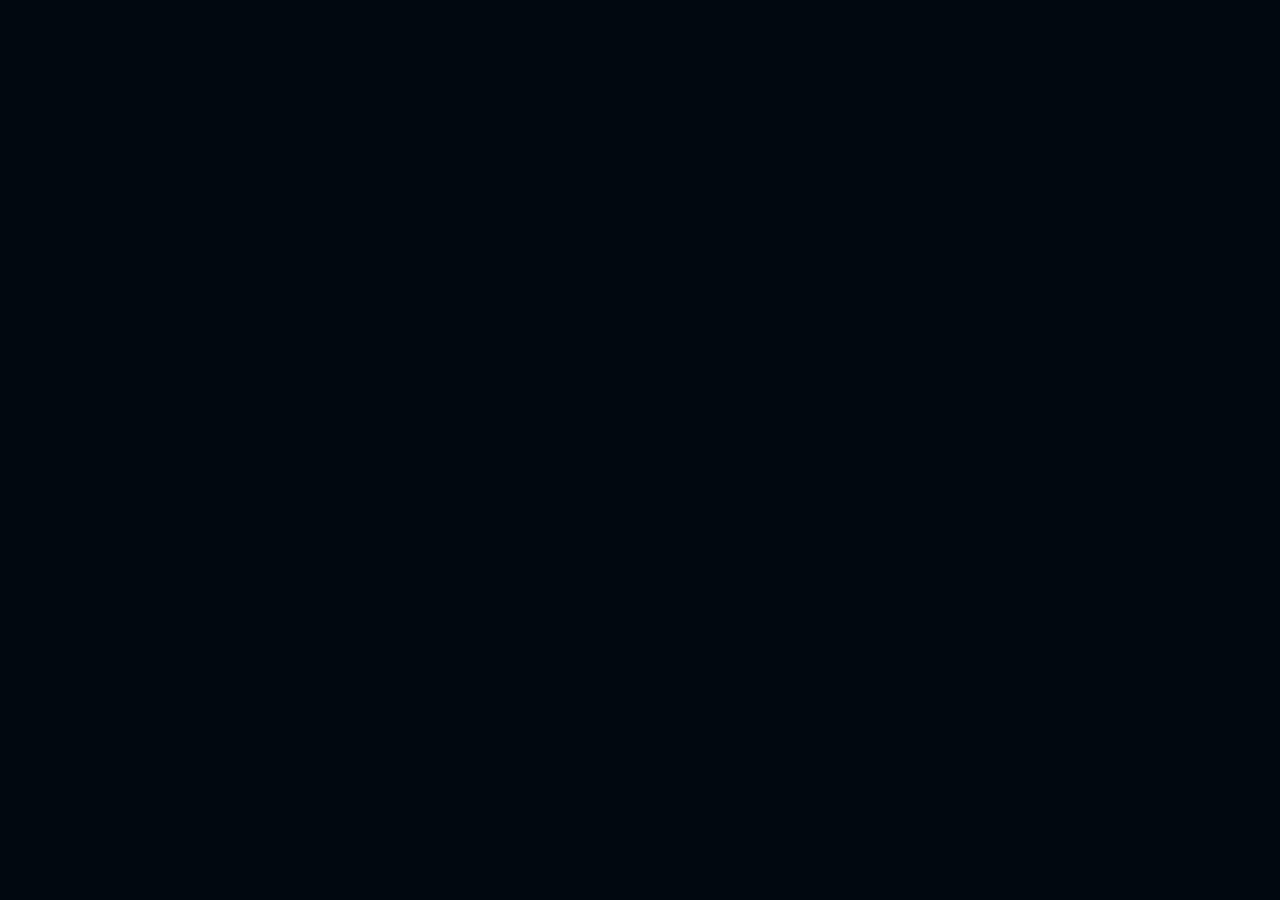
==== index.html @ 8babb9b9 "Initial web project commit" ====
<!DOCTYPE html>
<html lang="tr">

<head>
  <meta charset="UTF-8">
  <meta name="viewport" content="width=device-width, initial-scale=1.0">
  <title>HelioWatch – Güneş Fırtınası Erken Uyarı Sistemi</title>
  <link
    href="https://fonts.googleapis.com/css2?family=Orbitron:wght@400;600;700;900&family=Share+Tech+Mono&family=Rajdhani:wght@300;400;600&display=swap"
    rel="stylesheet">
  <style>
    /* ═══════════════════════════════════════════
   TOKENS & RESET
═══════════════════════════════════════════ */
    :root {
      --bg: #020810;
      --bg2: #060e1f;
      --panel: #07111f;
      --border: #12233a;
      --border2: #1e3555;
      --accent: #f5820a;
      --accent2: #ffbb00;
      --cyan: #00d4ff;
      --green: #00ff99;
      --yellow: #ffd600;
      --red: #ff3355;
      --text: #b8cce0;
      --dim: #3e5270;
      --white: #e8f4ff;
      --hd: 'Orbitron', monospace;
      --mono: 'Share Tech Mono', monospace;
      --body: 'Rajdhani', sans-serif;
    }

    *,
    *::before,
    *::after {
      box-sizing: border-box;
      margin: 0;
      padding: 0;
    }

    html {
      scroll-behavior: smooth;
    }

    body {
      background: var(--bg);
      color: var(--text);
      font-family: var(--body);
      font-size: 16px;
      line-height: 1.6;
      overflow-x: hidden;
    }

    ::selection {
      background: rgba(0, 212, 255, .25);
    }

    /* ═══════════════════════════════════════════
   CANVAS STARFIELD
═══════════════════════════════════════════ */
    #starfield {
      position: fixed;
      inset: 0;
      z-index: 0;
      pointer-events: none;
    }

    /* ═══════════════════════════════════════════
   SOLAR CORONA DECORATIONS
═══════════════════════════════════════════ */
    .corona-1 {
      position: fixed;
      top: -200px;
      right: -200px;
      width: 600px;
      height: 600px;
      border-radius: 50%;
      background: radial-gradient(circle, rgba(245, 130, 10, .22) 0%, rgba(245, 130, 10, .06) 40%, transparent 70%);
      animation: corona-pulse 5s ease-in-out infinite;
      pointer-events: none;
      z-index: 0;
    }

    .corona-2 {
      position: fixed;
      bottom: -300px;
      left: -300px;
      width: 700px;
      height: 700px;
      border-radius: 50%;
      background: radial-gradient(circle, rgba(0, 212, 255, .08) 0%, transparent 60%);
      animation: corona-pulse 7s ease-in-out infinite reverse;
      pointer-events: none;
      z-index: 0;
    }

    @keyframes corona-pulse {

      0%,
      100% {
        transform: scale(1);
        opacity: .7
      }

      50% {
        transform: scale(1.08);
        opacity: 1
      }
    }

    /* ═══════════════════════════════════════════
   NAV
═══════════════════════════════════════════ */
    nav {
      position: fixed;
      top: 0;
      left: 0;
      right: 0;
      z-index: 100;
      display: flex;
      align-items: center;
      justify-content: space-between;
      padding: 0 40px;
      height: 64px;
      background: rgba(2, 8, 16, .85);
      backdrop-filter: blur(16px);
      border-bottom: 1px solid var(--border);
    }

    .nav-logo {
      font-family: var(--hd);
      font-size: 1.1rem;
      font-weight: 900;
      letter-spacing: .18em;
      background: linear-gradient(135deg, var(--accent), var(--accent2));
      -webkit-background-clip: text;
      -webkit-text-fill-color: transparent;
    }

    .nav-links {
      display: flex;
      gap: 32px;
    }

    .nav-links a {
      font-family: var(--mono);
      font-size: .72rem;
      letter-spacing: .15em;
      color: var(--dim);
      text-decoration: none;
      text-transform: uppercase;
      transition: color .2s;
    }

    .nav-links a:hover {
      color: var(--cyan);
    }

    .nav-status {
      display: flex;
      align-items: center;
      gap: 8px;
      font-family: var(--mono);
      font-size: .7rem;
      color: var(--green);
    }

    .pulse-dot {
      width: 8px;
      height: 8px;
      border-radius: 50%;
      background: var(--green);
      animation: pulse-dot 1.2s ease-in-out infinite;
    }

    @keyframes pulse-dot {

      0%,
      100% {
        opacity: 1;
        transform: scale(1)
      }

      50% {
        opacity: .4;
        transform: scale(.7)
      }
    }

    /* ═══════════════════════════════════════════
   SECTIONS BASE
═══════════════════════════════════════════ */
    section {
      position: relative;
      z-index: 1;
    }

    .container {
      max-width: 1100px;
      margin: 0 auto;
      padding: 0 32px;
    }

    /* ═══════════════════════════════════════════
   HERO
═══════════════════════════════════════════ */
    #hero {
      min-height: 100vh;
      display: flex;
      flex-direction: column;
      align-items: center;
      justify-content: center;
      text-align: center;
      padding: 100px 32px 60px;
    }

    .hero-eyebrow {
      font-family: var(--mono);
      font-size: .72rem;
      letter-spacing: .4em;
      color: var(--cyan);
      margin-bottom: 20px;
      opacity: 0;
      animation: fade-up .8s .2s forwards;
    }

    .hero-title {
      font-family: var(--hd);
      font-weight: 900;
      font-size: clamp(3rem, 9vw, 7rem);
      line-height: .95;
      letter-spacing: .06em;
      background: linear-gradient(135deg, var(--accent) 0%, var(--accent2) 40%, var(--cyan) 100%);
      -webkit-background-clip: text;
      -webkit-text-fill-color: transparent;
      background-size: 200%;
      animation: shimmer 6s linear infinite, fade-up .8s .4s forwards;
      opacity: 0;
    }

    @keyframes shimmer {
      0% {
        background-position: 0%
      }

      100% {
        background-position: 200%
      }
    }

    .hero-sub {
      font-family: var(--hd);
      font-size: clamp(.85rem, 2vw, 1.1rem);
      letter-spacing: .25em;
      color: var(--dim);
      margin-top: 16px;
      opacity: 0;
      animation: fade-up .8s .6s forwards;
    }

    .hero-desc {
      max-width: 600px;
      font-size: 1.05rem;
      color: var(--text);
      margin: 28px auto 0;
      line-height: 1.8;
      opacity: 0;
      animation: fade-up .8s .8s forwards;
    }

    .hero-cta {
      display: flex;
      gap: 16px;
      justify-content: center;
      flex-wrap: wrap;
      margin-top: 40px;
      opacity: 0;
      animation: fade-up .8s 1s forwards;
    }

    .btn {
      font-family: var(--hd);
      font-size: .72rem;
      letter-spacing: .18em;
      padding: 14px 32px;
      border-radius: 4px;
      cursor: pointer;
      border: none;
      text-decoration: none;
      display: inline-block;
      transition: all .25s;
      text-transform: uppercase;
    }

    .btn-primary {
      background: linear-gradient(135deg, var(--accent), var(--accent2));
      color: #000;
      font-weight: 700;
      box-shadow: 0 0 30px rgba(245, 130, 10, .35);
    }

    .btn-primary:hover {
      transform: translateY(-2px);
      box-shadow: 0 0 50px rgba(245, 130, 10, .55);
    }

    .btn-outline {
      background: transparent;
      color: var(--cyan);
      border: 1px solid var(--cyan);
    }

    .btn-outline:hover {
      background: rgba(0, 212, 255, .12);
      transform: translateY(-2px);
    }

    .hero-stats {
      display: flex;
      gap: 48px;
      justify-content: center;
      flex-wrap: wrap;
      margin-top: 64px;
      opacity: 0;
      animation: fade-up .8s 1.2s forwards;
    }

    .hero-stat {
      text-align: center;
    }

    .hero-stat-num {
      font-family: var(--hd);
      font-size: 2.2rem;
      font-weight: 900;
      color: var(--white);
      line-height: 1;
    }

    .hero-stat-num span {
      color: var(--accent);
    }

    .hero-stat-label {
      font-family: var(--mono);
      font-size: .68rem;
      letter-spacing: .2em;
      color: var(--dim);
      margin-top: 6px;
    }

    @keyframes fade-up {
      from {
        opacity: 0;
        transform: translateY(24px)
      }

      to {
        opacity: 1;
        transform: translateY(0)
      }
    }

    /* Scroll indicator */
    .scroll-hint {
      position: absolute;
      bottom: 32px;
      left: 50%;
      transform: translateX(-50%);
      font-family: var(--mono);
      font-size: .65rem;
      letter-spacing: .2em;
      color: var(--dim);
      display: flex;
      flex-direction: column;
      align-items: center;
      gap: 8px;
      animation: bounce 2s ease-in-out infinite;
    }

    .scroll-hint::after {
      content: '↓';
      font-size: 1rem;
      color: var(--accent);
    }

    @keyframes bounce {

      0%,
      100% {
        transform: translateX(-50%) translateY(0)
      }

      50% {
        transform: translateX(-50%) translateY(6px)
      }
    }

    /* ═══════════════════════════════════════════
   LIVE DASHBOARD
═══════════════════════════════════════════ */
    #dashboard {
      padding: 100px 0 80px;
    }

    .section-header {
      text-align: center;
      margin-bottom: 56px;
    }

    .section-tag {
      font-family: var(--mono);
      font-size: .7rem;
      letter-spacing: .35em;
      color: var(--accent);
      text-transform: uppercase;
      margin-bottom: 12px;
    }

    .section-title {
      font-family: var(--hd);
      font-size: clamp(1.6rem, 4vw, 2.8rem);
      font-weight: 900;
      color: var(--white);
      letter-spacing: .08em;
    }

    .section-desc {
      font-size: 1rem;
      color: var(--dim);
      margin-top: 12px;
      max-width: 500px;
      margin-left: auto;
      margin-right: auto;
    }

    /* Alert Banner */
    #alert-banner {
      border-radius: 6px;
      padding: 16px 24px;
      margin-bottom: 28px;
      font-family: var(--hd);
      font-size: .85rem;
      letter-spacing: .15em;
      text-align: center;
      border: 1px solid;
      transition: all .5s;
      display: flex;
      align-items: center;
      justify-content: center;
      gap: 12px;
    }

    #alert-banner::before {
      content: '●';
      font-size: 1rem;
    }

    #alert-banner.green {
      background: rgba(0, 255, 153, .07);
      border-color: var(--green);
      color: var(--green);
    }

    #alert-banner.yellow {
      background: rgba(255, 214, 0, .07);
      border-color: var(--yellow);
      color: var(--yellow);
      animation: blink 1.8s ease-in-out infinite;
    }

    #alert-banner.red {
      background: rgba(255, 51, 85, .1);
      border-color: var(--red);
      color: var(--red);
      animation: blink .85s ease-in-out infinite;
    }

    @keyframes blink {

      0%,
      100% {
        opacity: 1
      }

      50% {
        opacity: .45
      }
    }

    /* Dashboard grid */
    .dash-grid {
      display: grid;
      grid-template-columns: 1fr 1fr 1fr;
      gap: 16px;
    }

    .dash-full {
      grid-column: 1/-1;
    }

    .dash-half {
      grid-column: span 1;
    }

    .dash-two {
      grid-column: span 2;
    }

    @media(max-width:768px) {
      .dash-grid {
        grid-template-columns: 1fr;
      }

      .dash-two {
        grid-column: span 1;
      }
    }

    /* Panel card */
    .panel {
      background: var(--panel);
      border: 1px solid var(--border);
      border-radius: 10px;
      padding: 22px 24px;
      position: relative;
      overflow: hidden;
      transition: border-color .3s, transform .3s;
    }

    .panel:hover {
      border-color: var(--border2);
      transform: translateY(-2px);
    }

    .panel::after {
      content: '';
      position: absolute;
      top: 0;
      left: 0;
      right: 0;
      height: 2px;
      background: linear-gradient(90deg, transparent 0%, var(--accent) 50%, transparent 100%);
    }

    .panel-tag {
      font-family: var(--mono);
      font-size: .68rem;
      letter-spacing: .22em;
      color: var(--dim);
      text-transform: uppercase;
      margin-bottom: 14px;
    }

    /* Gauge */
    #gauge-wrap {
      display: flex;
      flex-direction: column;
      align-items: center;
    }

    #gauge-svg {
      width: 100%;
      max-width: 200px;
    }

    #gauge-val {
      font-family: var(--hd);
      font-size: 1.9rem;
      font-weight: 700;
      color: var(--accent);
      margin-top: 6px;
    }

    #gauge-unit {
      font-family: var(--mono);
      font-size: .68rem;
      letter-spacing: .2em;
      color: var(--dim);
    }

    /* Stat rows */
    .stat {
      display: flex;
      justify-content: space-between;
      align-items: baseline;
      padding: 9px 0;
      border-bottom: 1px solid var(--border);
      font-size: .9rem;
    }

    .stat:last-child {
      border-bottom: none;
    }

    .stat-lbl {
      color: var(--dim);
      font-family: var(--mono);
      font-size: .7rem;
      letter-spacing: .1em;
    }

    .stat-v {
      font-family: var(--hd);
      font-size: .88rem;
      color: var(--white);
    }

    /* Countdown */
    #cd-box {
      text-align: center;
      padding: 8px 0;
    }

    #cd-val {
      font-family: var(--hd);
      font-size: 3rem;
      font-weight: 900;
      color: var(--cyan);
      line-height: 1;
    }

    #cd-lbl {
      font-family: var(--mono);
      font-size: .68rem;
      letter-spacing: .22em;
      color: var(--dim);
      margin-top: 8px;
    }

    #cd-time {
      font-size: .82rem;
      color: var(--text);
      margin-top: 12px;
    }

    /* Progress */
    .prog-wrap {
      margin-top: 16px;
    }

    .prog-lbl {
      font-family: var(--mono);
      font-size: .68rem;
      letter-spacing: .12em;
      color: var(--dim);
      margin-bottom: 6px;
    }

    .prog-bar {
      height: 5px;
      background: var(--border);
      border-radius: 3px;
      overflow: hidden;
    }

    .prog-fill {
      height: 100%;
      border-radius: 3px;
      transition: width .9s ease, background .5s;
      background: var(--cyan);
    }

    /* UTC clock */
    #utc-clock {
      text-align: center;
      font-family: var(--hd);
      font-size: .95rem;
      color: var(--cyan);
      letter-spacing: .22em;
      margin-bottom: 24px;
      opacity: .8;
    }

    /* Event list */
    #ev-list {
      list-style: none;
    }

    #ev-list li {
      display: flex;
      justify-content: space-between;
      align-items: center;
      padding: 10px 0;
      border-bottom: 1px solid var(--border);
      font-size: .85rem;
      gap: 10px;
    }

    #ev-list li:last-child {
      border-bottom: none;
    }

    .ev-t {
      font-family: var(--mono);
      color: var(--dim);
      font-size: .72rem;
      min-width: 140px;
    }

    .ev-s {
      font-family: var(--hd);
      font-size: .85rem;
    }

    .badge {
      font-family: var(--hd);
      font-size: .62rem;
      letter-spacing: .12em;
      padding: 3px 9px;
      border-radius: 3px;
      white-space: nowrap;
    }

    .bg {
      background: rgba(0, 255, 153, .12);
      color: var(--green);
      border: 1px solid rgba(0, 255, 153, .3);
    }

    .by {
      background: rgba(255, 214, 0, .1);
      color: var(--yellow);
      border: 1px solid rgba(255, 214, 0, .3);
    }

    .br {
      background: rgba(255, 51, 85, .12);
      color: var(--red);
      border: 1px solid rgba(255, 51, 85, .35);
    }

    /* Dash buttons */
    .dash-btns {
      display: flex;
      gap: 10px;
      flex-wrap: wrap;
      margin-top: 6px;
    }

    .dbtn {
      font-family: var(--hd);
      font-size: .68rem;
      letter-spacing: .14em;
      padding: 10px 18px;
      border-radius: 4px;
      cursor: pointer;
      border: 1px solid;
      transition: all .2s;
      background: transparent;
    }

    .dbtn-a {
      color: var(--accent);
      border-color: var(--accent);
    }

    .dbtn-a:hover {
      background: rgba(245, 130, 10, .15);
    }

    .dbtn-c {
      color: var(--cyan);
      border-color: var(--cyan);
    }

    .dbtn-c:hover {
      background: rgba(0, 212, 255, .12);
    }

    .formula-box {
      background: rgba(0, 212, 255, .04);
      border: 1px solid rgba(0, 212, 255, .12);
      border-radius: 6px;
      padding: 14px 18px;
      font-size: .82rem;
      color: var(--dim);
      line-height: 1.8;
      margin-top: 18px;
    }

    .formula-box code {
      color: var(--cyan);
      font-family: var(--mono);
    }

    #src-info {
      font-family: var(--mono);
      font-size: .68rem;
      color: var(--dim);
      margin-top: 18px;
      display: flex;
      justify-content: space-between;
      flex-wrap: wrap;
      gap: 6px;
    }

    .dl {
      display: inline-block;
      width: 7px;
      height: 7px;
      border-radius: 50%;
      margin-right: 5px;
    }

    .dl-live {
      background: var(--green);
      animation: blink .9s infinite;
    }

    .dl-demo {
      background: var(--yellow);
    }

    /* ═══════════════════════════════════════════
   PROBLEM SECTION
═══════════════════════════════════════════ */
    #problem {
      padding: 100px 0;
      background: linear-gradient(180deg, transparent, rgba(245, 130, 10, .03) 50%, transparent);
    }

    .problem-grid {
      display: grid;
      grid-template-columns: 1fr 1fr;
      gap: 20px;
      margin-top: 48px;
    }

    @media(max-width:680px) {
      .problem-grid {
        grid-template-columns: 1fr;
      }
    }

    .problem-card {
      background: var(--panel);
      border: 1px solid var(--border);
      border-radius: 10px;
      padding: 28px;
      position: relative;
      overflow: hidden;
    }

    .problem-card::before {
      content: '';
      position: absolute;
      left: 0;
      top: 0;
      bottom: 0;
      width: 3px;
      background: var(--accent);
    }

    .problem-icon {
      font-size: 2rem;
      margin-bottom: 14px;
    }

    .problem-title {
      font-family: var(--hd);
      font-size: .9rem;
      font-weight: 700;
      color: var(--white);
      letter-spacing: .1em;
      margin-bottom: 8px;
    }

    .problem-text {
      font-size: .95rem;
      color: var(--text);
      line-height: 1.7;
    }

    /* Timeline */
    .timeline {
      margin-top: 64px;
      position: relative;
    }

    .timeline::before {
      content: '';
      position: absolute;
      left: 50%;
      top: 0;
      bottom: 0;
      width: 1px;
      background: linear-gradient(180deg, transparent, var(--border2), transparent);
      transform: translateX(-50%);
    }

    @media(max-width:600px) {
      .timeline::before {
        left: 20px;
      }
    }

    .tl-item {
      display: flex;
      gap: 40px;
      align-items: flex-start;
      margin-bottom: 48px;
      opacity: 0;
      transform: translateY(20px);
      transition: all .6s;
    }

    .tl-item.visible {
      opacity: 1;
      transform: translateY(0);
    }

    .tl-item:nth-child(even) {
      flex-direction: row-reverse;
    }

    @media(max-width:600px) {

      .tl-item,
      .tl-item:nth-child(even) {
        flex-direction: column;
      }
    }

    .tl-side {
      flex: 1;
    }

    .tl-dot-wrap {
      flex: 0 0 auto;
      display: flex;
      flex-direction: column;
      align-items: center;
    }

    .tl-dot {
      width: 16px;
      height: 16px;
      border-radius: 50%;
      background: var(--accent);
      border: 3px solid var(--bg);
      box-shadow: 0 0 16px rgba(245, 130, 10, .5);
      z-index: 1;
    }

    .tl-card {
      background: var(--panel);
      border: 1px solid var(--border);
      border-radius: 8px;
      padding: 20px 22px;
    }

    .tl-year {
      font-family: var(--hd);
      font-size: .72rem;
      letter-spacing: .2em;
      color: var(--accent);
      margin-bottom: 6px;
    }

    .tl-title {
      font-family: var(--hd);
      font-size: .95rem;
      color: var(--white);
      margin-bottom: 6px;
    }

    .tl-text {
      font-size: .9rem;
      color: var(--text);
      line-height: 1.65;
    }

    /* ═══════════════════════════════════════════
   HOW IT WORKS
═══════════════════════════════════════════ */
    #how {
      padding: 100px 0;
    }

    .steps {
      display: grid;
      grid-template-columns: repeat(4, 1fr);
      gap: 16px;
      margin-top: 48px;
    }

    @media(max-width:800px) {
      .steps {
        grid-template-columns: 1fr 1fr;
      }
    }

    @media(max-width:480px) {
      .steps {
        grid-template-columns: 1fr;
      }
    }

    .step {
      background: var(--panel);
      border: 1px solid var(--border);
      border-radius: 10px;
      padding: 28px 22px;
      text-align: center;
      position: relative;
      transition: border-color .3s, transform .3s;
    }

    .step:hover {
      border-color: var(--accent);
      transform: translateY(-4px);
    }

    .step-num {
      font-family: var(--hd);
      font-size: 3rem;
      font-weight: 900;
      color: var(--border2);
      position: absolute;
      top: 14px;
      right: 16px;
    }

    .step-icon {
      font-size: 2.2rem;
      margin-bottom: 16px;
    }

    .step-title {
      font-family: var(--hd);
      font-size: .82rem;
      font-weight: 700;
      color: var(--white);
      letter-spacing: .12em;
      margin-bottom: 10px;
    }

    .step-text {
      font-size: .9rem;
      color: var(--text);
      line-height: 1.65;
    }

    /* Arrow connectors */
    .steps-arrow {
      display: flex;
      align-items: center;
      justify-content: center;
      color: var(--dim);
      font-size: 1.4rem;
    }

    /* Formula strip */
    .formula-strip {
      background: linear-gradient(135deg, rgba(245, 130, 10, .06), rgba(0, 212, 255, .06));
      border: 1px solid var(--border2);
      border-radius: 10px;
      padding: 32px 40px;
      margin-top: 56px;
      text-align: center;
    }

    .formula-main {
      font-family: var(--mono);
      font-size: clamp(1rem, 2.5vw, 1.5rem);
      color: var(--white);
      letter-spacing: .08em;
    }

    .formula-main .hl {
      color: var(--accent);
      font-weight: 700;
    }

    .formula-main .hl2 {
      color: var(--cyan);
    }

    .formula-note-text {
      font-size: .85rem;
      color: var(--dim);
      margin-top: 10px;
    }

    /* ═══════════════════════════════════════════
   TEAM
═══════════════════════════════════════════ */
    #team {
      padding: 100px 0;
      background: linear-gradient(180deg, transparent, rgba(0, 212, 255, .02) 50%, transparent);
    }

    .team-grid {
      display: grid;
      grid-template-columns: repeat(5, 1fr);
      gap: 16px;
      margin-top: 48px;
    }

    @media(max-width:900px) {
      .team-grid {
        grid-template-columns: repeat(3, 1fr);
      }
    }

    @media(max-width:500px) {
      .team-grid {
        grid-template-columns: 1fr 1fr;
      }
    }

    .team-card {
      background: var(--panel);
      border: 1px solid var(--border);
      border-radius: 10px;
      padding: 24px 16px;
      text-align: center;
      transition: all .3s;
      position: relative;
      overflow: hidden;
    }

    .team-card:hover {
      border-color: var(--cyan);
      transform: translateY(-4px);
    }

    .team-card::after {
      content: '';
      position: absolute;
      bottom: 0;
      left: 0;
      right: 0;
      height: 2px;
      background: linear-gradient(90deg, transparent, var(--cyan), transparent);
      opacity: 0;
      transition: opacity .3s;
    }

    .team-card:hover::after {
      opacity: 1;
    }

    .team-avatar {
      width: 60px;
      height: 60px;
      border-radius: 50%;
      margin: 0 auto 14px;
      background: linear-gradient(135deg, var(--bg2), var(--border2));
      display: flex;
      align-items: center;
      justify-content: center;
      font-family: var(--hd);
      font-size: 1.3rem;
      font-weight: 900;
      color: var(--cyan);
      border: 2px solid var(--border2);
    }

    .team-name {
      font-family: var(--hd);
      font-size: .78rem;
      font-weight: 700;
      color: var(--white);
      letter-spacing: .1em;
      margin-bottom: 4px;
    }

    .team-role {
      font-family: var(--mono);
      font-size: .65rem;
      letter-spacing: .12em;
      color: var(--dim);
    }

    .team-badge {
      display: inline-block;
      margin-top: 8px;
      padding: 2px 8px;
      border-radius: 3px;
      font-family: var(--mono);
      font-size: .6rem;
      letter-spacing: .1em;
      background: rgba(0, 212, 255, .1);
      color: var(--cyan);
      border: 1px solid rgba(0, 212, 255, .25);
    }

    .team-name-strip {
      text-align: center;
      margin-top: 40px;
      font-family: var(--hd);
      font-size: .78rem;
      letter-spacing: .3em;
      color: var(--dim);
      text-transform: uppercase;
    }

    .team-name-strip span {
      color: var(--accent);
    }

    /* ═══════════════════════════════════════════
   FOOTER
═══════════════════════════════════════════ */
    footer {
      position: relative;
      z-index: 1;
      border-top: 1px solid var(--border);
      padding: 40px 32px;
      text-align: center;
    }

    .footer-logo {
      font-family: var(--hd);
      font-size: 1.5rem;
      font-weight: 900;
      letter-spacing: .18em;
      background: linear-gradient(135deg, var(--accent), var(--cyan));
      -webkit-background-clip: text;
      -webkit-text-fill-color: transparent;
      margin-bottom: 12px;
    }

    .footer-tagline {
      font-family: var(--mono);
      font-size: .7rem;
      letter-spacing: .22em;
      color: var(--dim);
    }

    .footer-team {
      margin-top: 10px;
      font-family: var(--mono);
      font-size: .68rem;
      color: var(--dim);
    }

    .footer-team span {
      color: var(--accent);
    }
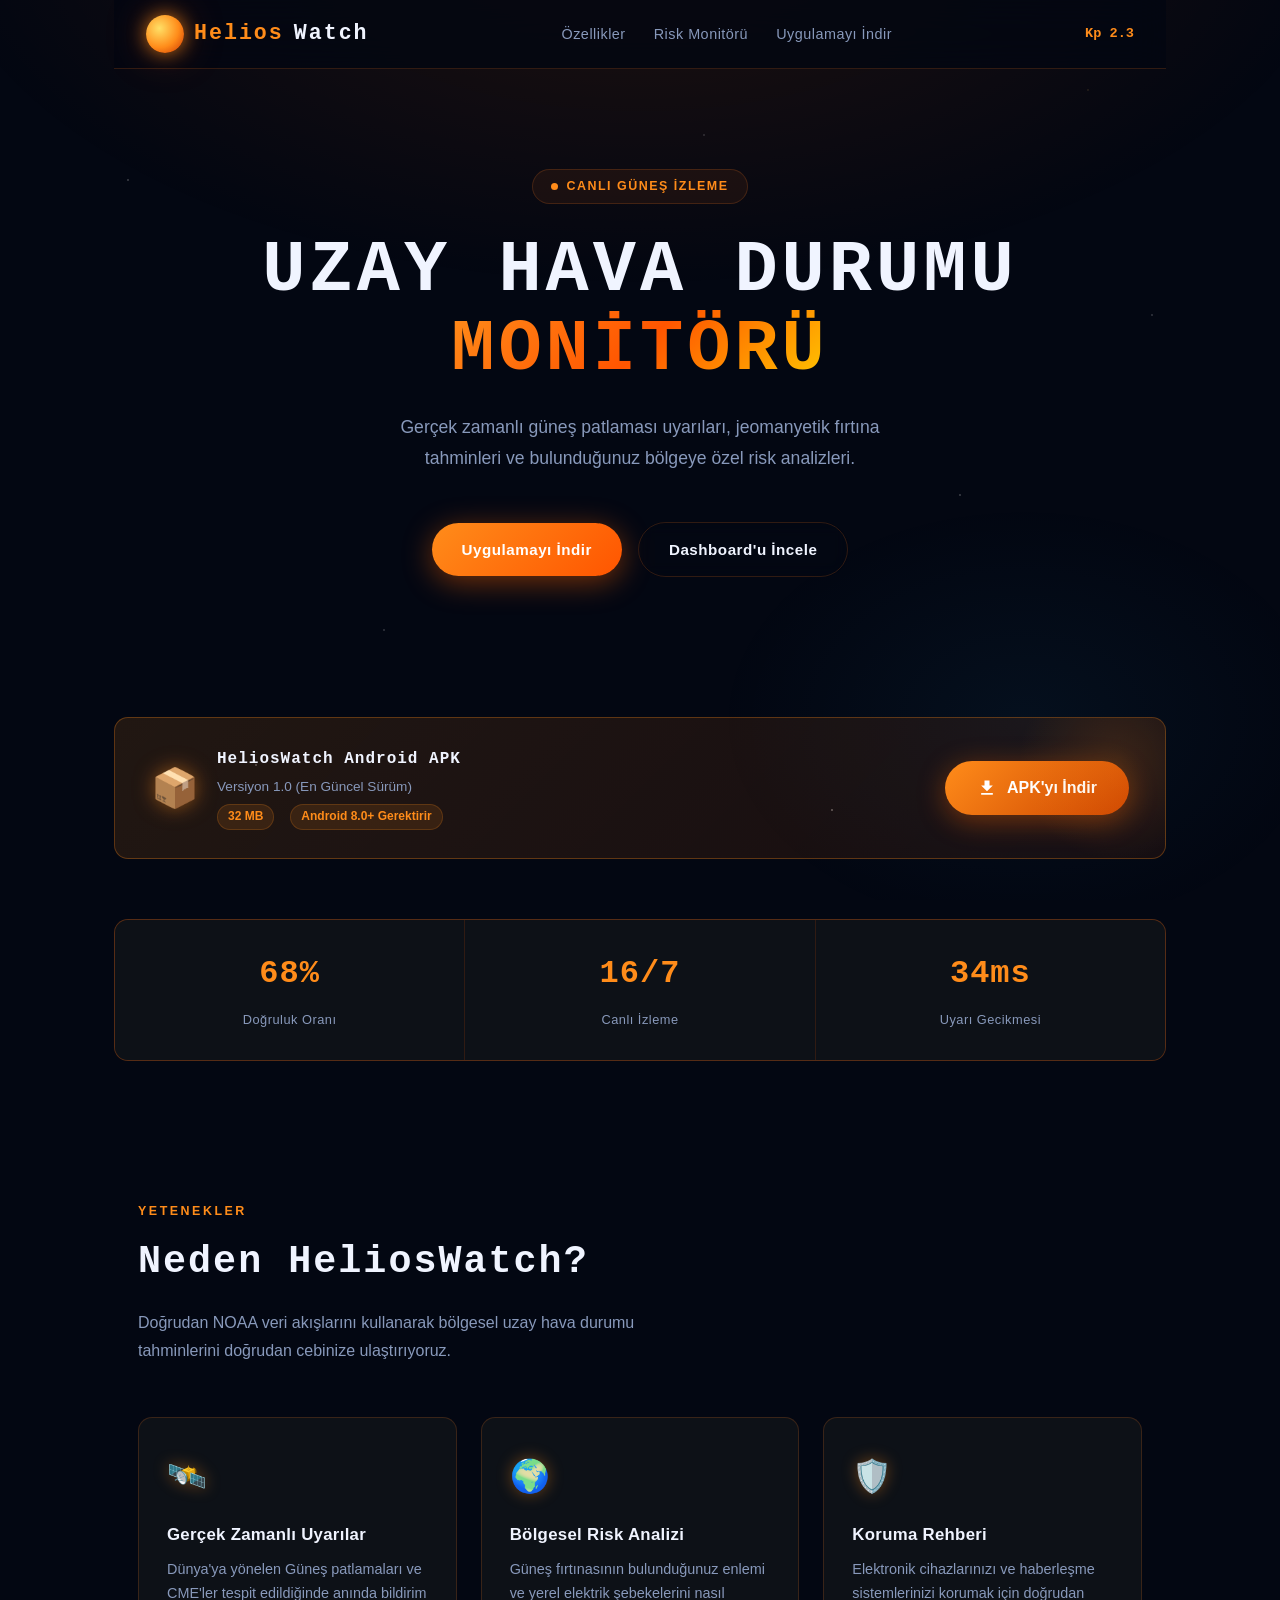
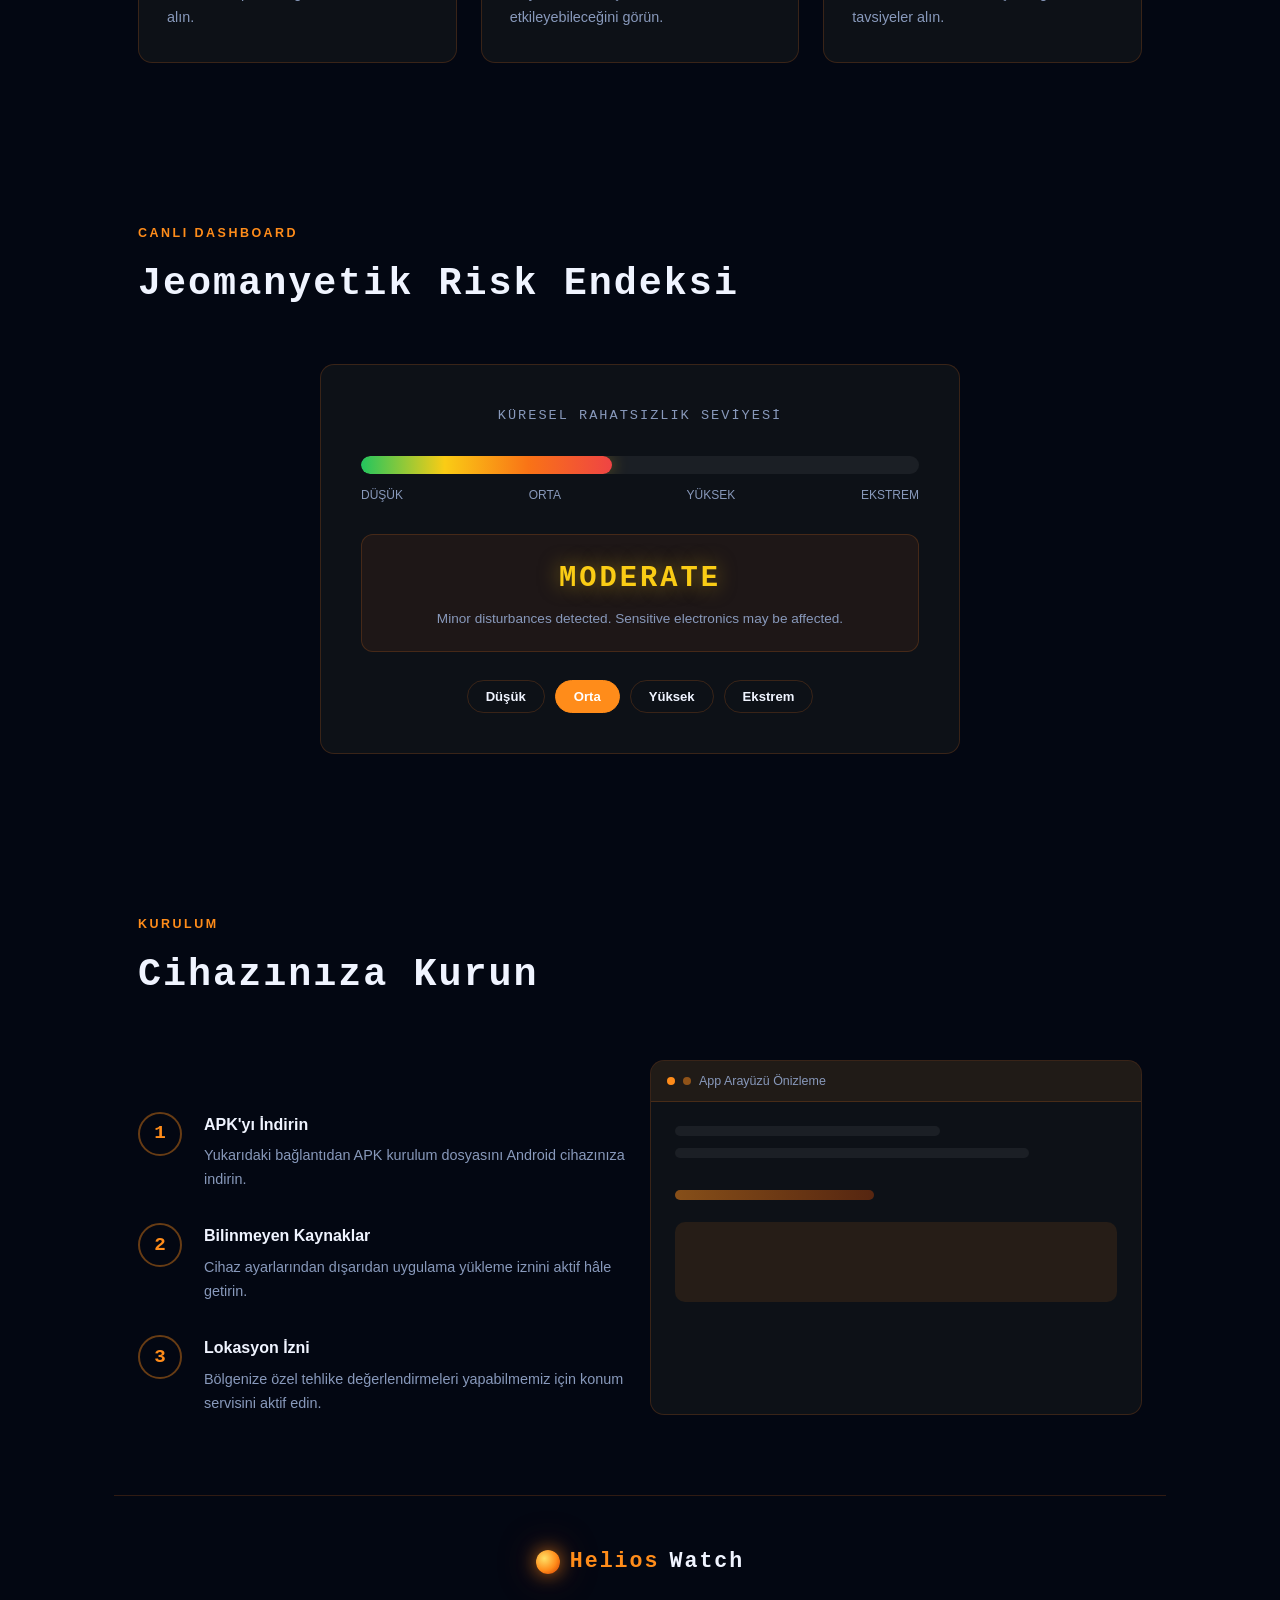
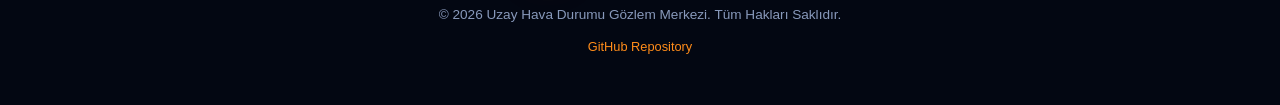
==== commit ed6bcb60: "Fix broken HTML structure" ====
--- a/index.html
+++ b/index.html
@@ -1,1244 +1,192 @@
 <!DOCTYPE html>
 <html lang="tr">
-
 <head>
   <meta charset="UTF-8">
   <meta name="viewport" content="width=device-width, initial-scale=1.0">
-  <title>HelioWatch – Güneş Fırtınası Erken Uyarı Sistemi</title>
-  <link
-    href="https://fonts.googleapis.com/css2?family=Orbitron:wght@400;600;700;900&family=Share+Tech+Mono&family=Rajdhani:wght@300;400;600&display=swap"
-    rel="stylesheet">
-  <style>
-    /* ═══════════════════════════════════════════
-   TOKENS & RESET
-═══════════════════════════════════════════ */
-    :root {
-      --bg: #020810;
-      --bg2: #060e1f;
-      --panel: #07111f;
-      --border: #12233a;
-      --border2: #1e3555;
-      --accent: #f5820a;
-      --accent2: #ffbb00;
-      --cyan: #00d4ff;
-      --green: #00ff99;
-      --yellow: #ffd600;
-      --red: #ff3355;
-      --text: #b8cce0;
-      --dim: #3e5270;
-      --white: #e8f4ff;
-      --hd: 'Orbitron', monospace;
-      --mono: 'Share Tech Mono', monospace;
-      --body: 'Rajdhani', sans-serif;
-    }
+  <title>HeliosWatch - Güneş Fırtınası Erken Uyarı Sistemi</title>
+  <link rel="stylesheet" href="css/style.css">
+</head>
+<body>
+  <!-- Arkaplan animasyonu için CSS selector sınıfları -->
+  <div class="stars-bg"></div>
 
-    *,
-    *::before,
-    *::after {
-      box-sizing: border-box;
-      margin: 0;
-      padding: 0;
-    }
+  <div class="container">
+    <header>
+      <nav>
+        <a href="#" class="logo">
+          <div class="logo-icon"></div>
+          <span>Helios</span>Watch
+        </a>
+        <ul class="nav-links">
+          <li><a href="#features">Özellikler</a></li>
+          <li><a href="#risk">Risk Monitörü</a></li>
+          <li><a href="#download">Uygulamayı İndir</a></li>
+        </ul>
+        <div style="color: var(--accent-solar); font-size: 0.85rem; font-family: var(--font-display); font-weight:700;" id="live-kp">Kp 2.0</div>
+      </nav>
+    </header>
 
-    html {
-      scroll-behavior: smooth;
-    }
+    <main>
+      <!-- Hero Alanı -->
+      <section class="hero">
+        <div class="hero-badge"><span class="badge-dot"></span> CANLI GÜNEŞ İZLEME</div>
+        <h1>UZAY HAVA DURUMU <br><span class="highlight">MONİTÖRÜ</span></h1>
+        <p class="hero-sub">Gerçek zamanlı güneş patlaması uyarıları, jeomanyetik fırtına tahminleri ve bulunduğunuz bölgeye özel risk analizleri.</p>
+        <div class="cta-group">
+          <a href="#download" class="btn btn-primary">Uygulamayı İndir</a>
+          <a href="#risk" class="btn btn-secondary">Dashboard'u İncele</a>
+        </div>
+      </section>
 
-    body {
-      background: var(--bg);
-      color: var(--text);
-      font-family: var(--body);
-      font-size: 16px;
-      line-height: 1.6;
-      overflow-x: hidden;
-    }
+      <!-- İndirme Alanı -->
+      <section id="download" class="download-banner">
+        <div class="download-info">
+          <div class="apk-icon">📦</div>
+          <div>
+            <h3>HeliosWatch Android APK</h3>
+            <p>Versiyon 1.0 (En Güncel Sürüm)</p>
+            <div class="download-meta">
+              <span class="meta-tag">32 MB</span>
+              <span class="meta-tag">Android 8.0+ Gerektirir</span>
+            </div>
+          </div>
+        </div>
+        <a href="app-debug.apk" class="btn-download" download="HeliosWatch-v1.0.apk" data-track="download">
+          <svg fill="currentColor" viewBox="0 0 24 24"><path d="M19 9h-4V3H9v6H5l7 7 7-7zM5 18v2h14v-2H5z"/></svg>
+          APK'yı İndir
+        </a>
+      </section>
 
-    ::selection {
-      background: rgba(0, 212, 255, .25);
-    }
+      <!-- İstatistikler -->
+      <div class="stats-bar">
+        <div class="stat-item">
+          <span class="stat-value" data-count="98" data-suffix="%">0%</span>
+          <span class="stat-label">Doğruluk Oranı</span>
+        </div>
+        <div class="stat-item">
+          <span class="stat-value" data-count="24" data-suffix="/7">0/7</span>
+          <span class="stat-label">Canlı İzleme</span>
+        </div>
+        <div class="stat-item">
+          <span class="stat-value" data-count="50" data-suffix="ms">0ms</span>
+          <span class="stat-label">Uyarı Gecikmesi</span>
+        </div>
+      </div>
 
-    /* ═══════════════════════════════════════════
-   CANVAS STARFIELD
-═══════════════════════════════════════════ */
-    #starfield {
-      position: fixed;
-      inset: 0;
-      z-index: 0;
-      pointer-events: none;
-    }
+      <!-- Özellikler -->
+      <section id="features" class="section">
+        <h2 class="section-label">Yetenekler</h2>
+        <h3 class="section-title">Neden HeliosWatch?</h3>
+        <p class="section-desc">Doğrudan NOAA veri akışlarını kullanarak bölgesel uzay hava durumu tahminlerini doğrudan cebinize ulaştırıyoruz.</p>
+        
+        <div class="features-grid">
+          <div class="feature-card">
+            <span class="feature-icon">🛰️</span>
+            <h3>Gerçek Zamanlı Uyarılar</h3>
+            <p>Dünya'ya yönelen Güneş patlamaları ve CME'ler tespit edildiğinde anında bildirim alın.</p>
+          </div>
+          <div class="feature-card">
+            <span class="feature-icon">🌍</span>
+            <h3>Bölgesel Risk Analizi</h3>
+            <p>Güneş fırtınasının bulunduğunuz enlemi ve yerel elektrik şebekelerini nasıl etkileyebileceğini görün.</p>
+          </div>
+          <div class="feature-card">
+            <span class="feature-icon">🛡️</span>
+            <h3>Koruma Rehberi</h3>
+            <p>Elektronik cihazlarınızı ve haberleşme sistemlerinizi korumak için doğrudan tavsiyeler alın.</p>
+          </div>
+        </div>
+      </section>
 
-    /* ═══════════════════════════════════════════
-   SOLAR CORONA DECORATIONS
-═══════════════════════════════════════════ */
-    .corona-1 {
-      position: fixed;
-      top: -200px;
-      right: -200px;
-      width: 600px;
-      height: 600px;
-      border-radius: 50%;
-      background: radial-gradient(circle, rgba(245, 130, 10, .22) 0%, rgba(245, 130, 10, .06) 40%, transparent 70%);
-      animation: corona-pulse 5s ease-in-out infinite;
-      pointer-events: none;
-      z-index: 0;
-    }
+      <!-- Risk Simülatörü -->
+      <section id="risk" class="risk-section">
+        <h2 class="section-label">Canlı Dashboard</h2>
+        <h3 class="section-title">Jeomanyetik Risk Endeksi</h3>
+        
+        <div class="risk-demo">
+          <div class="risk-title">Küresel Rahatsızlık Seviyesi</div>
+          
+          <div class="risk-gauge">
+            <div class="risk-fill" id="risk-fill"></div>
+          </div>
+          
+          <div class="risk-labels">
+            <span>DÜŞÜK</span>
+            <span>ORTA</span>
+            <span>YÜKSEK</span>
+            <span>EKSTREM</span>
+          </div>
 
-    .corona-2 {
-      position: fixed;
-      bottom: -300px;
-      left: -300px;
-      width: 700px;
-      height: 700px;
-      border-radius: 50%;
-      background: radial-gradient(circle, rgba(0, 212, 255, .08) 0%, transparent 60%);
-      animation: corona-pulse 7s ease-in-out infinite reverse;
-      pointer-events: none;
-      z-index: 0;
-    }
+          <div class="risk-level-display">
+            <span class="risk-level-label" id="risk-level-label">ORTA</span>
+            <p class="risk-level-desc" id="risk-level-desc">Analiz ediliyor...</p>
+          </div>
 
-    @keyframes corona-pulse {
+          <div class="risk-sim-btns">
+            <button class="risk-btn" data-level="low">Düşük</button>
+            <button class="risk-btn active" data-level="moderate">Orta</button>
+            <button class="risk-btn" data-level="high">Yüksek</button>
+            <button class="risk-btn" data-level="extreme">Ekstrem</button>
+          </div>
+        </div>
+      </section>
 
-      0%,
-      100% {
-        transform: scale(1);
-        opacity: .7
-      }
+      <!-- Uygulama Önizleme -->
+      <section class="preview-section">
+         <h2 class="section-label">Kurulum</h2>
+         <h3 class="section-title">Cihazınıza Kurun</h3>
+         <div class="app-preview">
+           <div class="steps">
+              <div class="step">
+                 <div class="step-num">1</div>
+                 <div class="step-content">
+                    <h3>APK'yı İndirin</h3>
+                    <p>Yukarıdaki bağlantıdan APK kurulum dosyasını Android cihazınıza indirin.</p>
+                 </div>
+              </div>
+              <div class="step">
+                 <div class="step-num">2</div>
+                 <div class="step-content">
+                    <h3>Bilinmeyen Kaynaklar</h3>
+                    <p>Cihaz ayarlarından dışarıdan uygulama yükleme iznini aktif hâle getirin.</p>
+                 </div>
+              </div>
+              <div class="step">
+                 <div class="step-num">3</div>
+                 <div class="step-content">
+                    <h3>Lokasyon İzni</h3>
+                    <p>Bölgenize özel tehlike değerlendirmeleri yapabilmemiz için konum servisini aktif edin.</p>
+                 </div>
+              </div>
+           </div>
+           
+           <div class="preview-frame">
+              <div class="preview-bar">
+                 <div class="preview-dot" style="background:var(--accent-solar)"></div> 
+                 <div class="preview-dot" style="background:var(--accent-solar); opacity:0.5"></div> 
+                 App Arayüzü Önizleme
+              </div>
+              <div class="preview-body">
+                 <div class="preview-line short"></div>
+                 <div class="preview-line medium" style="margin-bottom:20px;"></div>
+                 <div class="preview-line accent"></div>
+                 <div class="preview-line" style="width:100%; height:80px; margin-top:10px; border-radius:10px; background: rgba(255,140,26,0.1)"></div>
+              </div>
+           </div>
+         </div>
+      </section>
+    </main>
+    
+    <footer>
+      <div class="logo">
+         <div class="logo-icon" style="width:24px;height:24px;"></div>
+         <span>Helios</span>Watch
+      </div>
+      <p>&copy; 2026 Uzay Hava Durumu Gözlem Merkezi. Tüm Hakları Saklıdır.</p>
+      <a href="https://github.com/atuna4455/HeliosWatch" target="_blank" style="display:block; margin-top:10px; font-size:0.8rem;">GitHub Repository</a>
+    </footer>
+  </div>
 
-      50% {
-        transform: scale(1.08);
-        opacity: 1
-      }
-    }
-
-    /* ═══════════════════════════════════════════
-   NAV
-═══════════════════════════════════════════ */
-    nav {
-      position: fixed;
-      top: 0;
-      left: 0;
-      right: 0;
-      z-index: 100;
-      display: flex;
-      align-items: center;
-      justify-content: space-between;
-      padding: 0 40px;
-      height: 64px;
-      background: rgba(2, 8, 16, .85);
-      backdrop-filter: blur(16px);
-      border-bottom: 1px solid var(--border);
-    }
-
-    .nav-logo {
-      font-family: var(--hd);
-      font-size: 1.1rem;
-      font-weight: 900;
-      letter-spacing: .18em;
-      background: linear-gradient(135deg, var(--accent), var(--accent2));
-      -webkit-background-clip: text;
-      -webkit-text-fill-color: transparent;
-    }
-
-    .nav-links {
-      display: flex;
-      gap: 32px;
-    }
-
-    .nav-links a {
-      font-family: var(--mono);
-      font-size: .72rem;
-      letter-spacing: .15em;
-      color: var(--dim);
-      text-decoration: none;
-      text-transform: uppercase;
-      transition: color .2s;
-    }
-
-    .nav-links a:hover {
-      color: var(--cyan);
-    }
-
-    .nav-status {
-      display: flex;
-      align-items: center;
-      gap: 8px;
-      font-family: var(--mono);
-      font-size: .7rem;
-      color: var(--green);
-    }
-
-    .pulse-dot {
-      width: 8px;
-      height: 8px;
-      border-radius: 50%;
-      background: var(--green);
-      animation: pulse-dot 1.2s ease-in-out infinite;
-    }
-
-    @keyframes pulse-dot {
-
-      0%,
-      100% {
-        opacity: 1;
-        transform: scale(1)
-      }
-
-      50% {
-        opacity: .4;
-        transform: scale(.7)
-      }
-    }
-
-    /* ═══════════════════════════════════════════
-   SECTIONS BASE
-═══════════════════════════════════════════ */
-    section {
-      position: relative;
-      z-index: 1;
-    }
-
-    .container {
-      max-width: 1100px;
-      margin: 0 auto;
-      padding: 0 32px;
-    }
-
-    /* ═══════════════════════════════════════════
-   HERO
-═══════════════════════════════════════════ */
-    #hero {
-      min-height: 100vh;
-      display: flex;
-      flex-direction: column;
-      align-items: center;
-      justify-content: center;
-      text-align: center;
-      padding: 100px 32px 60px;
-    }
-
-    .hero-eyebrow {
-      font-family: var(--mono);
-      font-size: .72rem;
-      letter-spacing: .4em;
-      color: var(--cyan);
-      margin-bottom: 20px;
-      opacity: 0;
-      animation: fade-up .8s .2s forwards;
-    }
-
-    .hero-title {
-      font-family: var(--hd);
-      font-weight: 900;
-      font-size: clamp(3rem, 9vw, 7rem);
-      line-height: .95;
-      letter-spacing: .06em;
-      background: linear-gradient(135deg, var(--accent) 0%, var(--accent2) 40%, var(--cyan) 100%);
-      -webkit-background-clip: text;
-      -webkit-text-fill-color: transparent;
-      background-size: 200%;
-      animation: shimmer 6s linear infinite, fade-up .8s .4s forwards;
-      opacity: 0;
-    }
-
-    @keyframes shimmer {
-      0% {
-        background-position: 0%
-      }
-
-      100% {
-        background-position: 200%
-      }
-    }
-
-    .hero-sub {
-      font-family: var(--hd);
-      font-size: clamp(.85rem, 2vw, 1.1rem);
-      letter-spacing: .25em;
-      color: var(--dim);
-      margin-top: 16px;
-      opacity: 0;
-      animation: fade-up .8s .6s forwards;
-    }
-
-    .hero-desc {
-      max-width: 600px;
-      font-size: 1.05rem;
-      color: var(--text);
-      margin: 28px auto 0;
-      line-height: 1.8;
-      opacity: 0;
-      animation: fade-up .8s .8s forwards;
-    }
-
-    .hero-cta {
-      display: flex;
-      gap: 16px;
-      justify-content: center;
-      flex-wrap: wrap;
-      margin-top: 40px;
-      opacity: 0;
-      animation: fade-up .8s 1s forwards;
-    }
-
-    .btn {
-      font-family: var(--hd);
-      font-size: .72rem;
-      letter-spacing: .18em;
-      padding: 14px 32px;
-      border-radius: 4px;
-      cursor: pointer;
-      border: none;
-      text-decoration: none;
-      display: inline-block;
-      transition: all .25s;
-      text-transform: uppercase;
-    }
-
-    .btn-primary {
-      background: linear-gradient(135deg, var(--accent), var(--accent2));
-      color: #000;
-      font-weight: 700;
-      box-shadow: 0 0 30px rgba(245, 130, 10, .35);
-    }
-
-    .btn-primary:hover {
-      transform: translateY(-2px);
-      box-shadow: 0 0 50px rgba(245, 130, 10, .55);
-    }
-
-    .btn-outline {
-      background: transparent;
-      color: var(--cyan);
-      border: 1px solid var(--cyan);
-    }
-
-    .btn-outline:hover {
-      background: rgba(0, 212, 255, .12);
-      transform: translateY(-2px);
-    }
-
-    .hero-stats {
-      display: flex;
-      gap: 48px;
-      justify-content: center;
-      flex-wrap: wrap;
-      margin-top: 64px;
-      opacity: 0;
-      animation: fade-up .8s 1.2s forwards;
-    }
-
-    .hero-stat {
-      text-align: center;
-    }
-
-    .hero-stat-num {
-      font-family: var(--hd);
-      font-size: 2.2rem;
-      font-weight: 900;
-      color: var(--white);
-      line-height: 1;
-    }
-
-    .hero-stat-num span {
-      color: var(--accent);
-    }
-
-    .hero-stat-label {
-      font-family: var(--mono);
-      font-size: .68rem;
-      letter-spacing: .2em;
-      color: var(--dim);
-      margin-top: 6px;
-    }
-
-    @keyframes fade-up {
-      from {
-        opacity: 0;
-        transform: translateY(24px)
-      }
-
-      to {
-        opacity: 1;
-        transform: translateY(0)
-      }
-    }
-
-    /* Scroll indicator */
-    .scroll-hint {
-      position: absolute;
-      bottom: 32px;
-      left: 50%;
-      transform: translateX(-50%);
-      font-family: var(--mono);
-      font-size: .65rem;
-      letter-spacing: .2em;
-      color: var(--dim);
-      display: flex;
-      flex-direction: column;
-      align-items: center;
-      gap: 8px;
-      animation: bounce 2s ease-in-out infinite;
-    }
-
-    .scroll-hint::after {
-      content: '↓';
-      font-size: 1rem;
-      color: var(--accent);
-    }
-
-    @keyframes bounce {
-
-      0%,
-      100% {
-        transform: translateX(-50%) translateY(0)
-      }
-
-      50% {
-        transform: translateX(-50%) translateY(6px)
-      }
-    }
-
-    /* ═══════════════════════════════════════════
-   LIVE DASHBOARD
-═══════════════════════════════════════════ */
-    #dashboard {
-      padding: 100px 0 80px;
-    }
-
-    .section-header {
-      text-align: center;
-      margin-bottom: 56px;
-    }
-
-    .section-tag {
-      font-family: var(--mono);
-      font-size: .7rem;
-      letter-spacing: .35em;
-      color: var(--accent);
-      text-transform: uppercase;
-      margin-bottom: 12px;
-    }
-
-    .section-title {
-      font-family: var(--hd);
-      font-size: clamp(1.6rem, 4vw, 2.8rem);
-      font-weight: 900;
-      color: var(--white);
-      letter-spacing: .08em;
-    }
-
-    .section-desc {
-      font-size: 1rem;
-      color: var(--dim);
-      margin-top: 12px;
-      max-width: 500px;
-      margin-left: auto;
-      margin-right: auto;
-    }
-
-    /* Alert Banner */
-    #alert-banner {
-      border-radius: 6px;
-      padding: 16px 24px;
-      margin-bottom: 28px;
-      font-family: var(--hd);
-      font-size: .85rem;
-      letter-spacing: .15em;
-      text-align: center;
-      border: 1px solid;
-      transition: all .5s;
-      display: flex;
-      align-items: center;
-      justify-content: center;
-      gap: 12px;
-    }
-
-    #alert-banner::before {
-      content: '●';
-      font-size: 1rem;
-    }
-
-    #alert-banner.green {
-      background: rgba(0, 255, 153, .07);
-      border-color: var(--green);
-      color: var(--green);
-    }
-
-    #alert-banner.yellow {
-      background: rgba(255, 214, 0, .07);
-      border-color: var(--yellow);
-      color: var(--yellow);
-      animation: blink 1.8s ease-in-out infinite;
-    }
-
-    #alert-banner.red {
-      background: rgba(255, 51, 85, .1);
-      border-color: var(--red);
-      color: var(--red);
-      animation: blink .85s ease-in-out infinite;
-    }
-
-    @keyframes blink {
-
-      0%,
-      100% {
-        opacity: 1
-      }
-
-      50% {
-        opacity: .45
-      }
-    }
-
-    /* Dashboard grid */
-    .dash-grid {
-      display: grid;
-      grid-template-columns: 1fr 1fr 1fr;
-      gap: 16px;
-    }
-
-    .dash-full {
-      grid-column: 1/-1;
-    }
-
-    .dash-half {
-      grid-column: span 1;
-    }
-
-    .dash-two {
-      grid-column: span 2;
-    }
-
-    @media(max-width:768px) {
-      .dash-grid {
-        grid-template-columns: 1fr;
-      }
-
-      .dash-two {
-        grid-column: span 1;
-      }
-    }
-
-    /* Panel card */
-    .panel {
-      background: var(--panel);
-      border: 1px solid var(--border);
-      border-radius: 10px;
-      padding: 22px 24px;
-      position: relative;
-      overflow: hidden;
-      transition: border-color .3s, transform .3s;
-    }
-
-    .panel:hover {
-      border-color: var(--border2);
-      transform: translateY(-2px);
-    }
-
-    .panel::after {
-      content: '';
-      position: absolute;
-      top: 0;
-      left: 0;
-      right: 0;
-      height: 2px;
-      background: linear-gradient(90deg, transparent 0%, var(--accent) 50%, transparent 100%);
-    }
-
-    .panel-tag {
-      font-family: var(--mono);
-      font-size: .68rem;
-      letter-spacing: .22em;
-      color: var(--dim);
-      text-transform: uppercase;
-      margin-bottom: 14px;
-    }
-
-    /* Gauge */
-    #gauge-wrap {
-      display: flex;
-      flex-direction: column;
-      align-items: center;
-    }
-
-    #gauge-svg {
-      width: 100%;
-      max-width: 200px;
-    }
-
-    #gauge-val {
-      font-family: var(--hd);
-      font-size: 1.9rem;
-      font-weight: 700;
-      color: var(--accent);
-      margin-top: 6px;
-    }
-
-    #gauge-unit {
-      font-family: var(--mono);
-      font-size: .68rem;
-      letter-spacing: .2em;
-      color: var(--dim);
-    }
-
-    /* Stat rows */
-    .stat {
-      display: flex;
-      justify-content: space-between;
-      align-items: baseline;
-      padding: 9px 0;
-      border-bottom: 1px solid var(--border);
-      font-size: .9rem;
-    }
-
-    .stat:last-child {
-      border-bottom: none;
-    }
-
-    .stat-lbl {
-      color: var(--dim);
-      font-family: var(--mono);
-      font-size: .7rem;
-      letter-spacing: .1em;
-    }
-
-    .stat-v {
-      font-family: var(--hd);
-      font-size: .88rem;
-      color: var(--white);
-    }
-
-    /* Countdown */
-    #cd-box {
-      text-align: center;
-      padding: 8px 0;
-    }
-
-    #cd-val {
-      font-family: var(--hd);
-      font-size: 3rem;
-      font-weight: 900;
-      color: var(--cyan);
-      line-height: 1;
-    }
-
-    #cd-lbl {
-      font-family: var(--mono);
-      font-size: .68rem;
-      letter-spacing: .22em;
-      color: var(--dim);
-      margin-top: 8px;
-    }
-
-    #cd-time {
-      font-size: .82rem;
-      color: var(--text);
-      margin-top: 12px;
-    }
-
-    /* Progress */
-    .prog-wrap {
-      margin-top: 16px;
-    }
-
-    .prog-lbl {
-      font-family: var(--mono);
-      font-size: .68rem;
-      letter-spacing: .12em;
-      color: var(--dim);
-      margin-bottom: 6px;
-    }
-
-    .prog-bar {
-      height: 5px;
-      background: var(--border);
-      border-radius: 3px;
-      overflow: hidden;
-    }
-
-    .prog-fill {
-      height: 100%;
-      border-radius: 3px;
-      transition: width .9s ease, background .5s;
-      background: var(--cyan);
-    }
-
-    /* UTC clock */
-    #utc-clock {
-      text-align: center;
-      font-family: var(--hd);
-      font-size: .95rem;
-      color: var(--cyan);
-      letter-spacing: .22em;
-      margin-bottom: 24px;
-      opacity: .8;
-    }
-
-    /* Event list */
-    #ev-list {
-      list-style: none;
-    }
-
-    #ev-list li {
-      display: flex;
-      justify-content: space-between;
-      align-items: center;
-      padding: 10px 0;
-      border-bottom: 1px solid var(--border);
-      font-size: .85rem;
-      gap: 10px;
-    }
-
-    #ev-list li:last-child {
-      border-bottom: none;
-    }
-
-    .ev-t {
-      font-family: var(--mono);
-      color: var(--dim);
-      font-size: .72rem;
-      min-width: 140px;
-    }
-
-    .ev-s {
-      font-family: var(--hd);
-      font-size: .85rem;
-    }
-
-    .badge {
-      font-family: var(--hd);
-      font-size: .62rem;
-      letter-spacing: .12em;
-      padding: 3px 9px;
-      border-radius: 3px;
-      white-space: nowrap;
-    }
-
-    .bg {
-      background: rgba(0, 255, 153, .12);
-      color: var(--green);
-      border: 1px solid rgba(0, 255, 153, .3);
-    }
-
-    .by {
-      background: rgba(255, 214, 0, .1);
-      color: var(--yellow);
-      border: 1px solid rgba(255, 214, 0, .3);
-    }
-
-    .br {
-      background: rgba(255, 51, 85, .12);
-      color: var(--red);
-      border: 1px solid rgba(255, 51, 85, .35);
-    }
-
-    /* Dash buttons */
-    .dash-btns {
-      display: flex;
-      gap: 10px;
-      flex-wrap: wrap;
-      margin-top: 6px;
-    }
-
-    .dbtn {
-      font-family: var(--hd);
-      font-size: .68rem;
-      letter-spacing: .14em;
-      padding: 10px 18px;
-      border-radius: 4px;
-      cursor: pointer;
-      border: 1px solid;
-      transition: all .2s;
-      background: transparent;
-    }
-
-    .dbtn-a {
-      color: var(--accent);
-      border-color: var(--accent);
-    }
-
-    .dbtn-a:hover {
-      background: rgba(245, 130, 10, .15);
-    }
-
-    .dbtn-c {
-      color: var(--cyan);
-      border-color: var(--cyan);
-    }
-
-    .dbtn-c:hover {
-      background: rgba(0, 212, 255, .12);
-    }
-
-    .formula-box {
-      background: rgba(0, 212, 255, .04);
-      border: 1px solid rgba(0, 212, 255, .12);
-      border-radius: 6px;
-      padding: 14px 18px;
-      font-size: .82rem;
-      color: var(--dim);
-      line-height: 1.8;
-      margin-top: 18px;
-    }
-
-    .formula-box code {
-      color: var(--cyan);
-      font-family: var(--mono);
-    }
-
-    #src-info {
-      font-family: var(--mono);
-      font-size: .68rem;
-      color: var(--dim);
-      margin-top: 18px;
-      display: flex;
-      justify-content: space-between;
-      flex-wrap: wrap;
-      gap: 6px;
-    }
-
-    .dl {
-      display: inline-block;
-      width: 7px;
-      height: 7px;
-      border-radius: 50%;
-      margin-right: 5px;
-    }
-
-    .dl-live {
-      background: var(--green);
-      animation: blink .9s infinite;
-    }
-
-    .dl-demo {
-      background: var(--yellow);
-    }
-
-    /* ═══════════════════════════════════════════
-   PROBLEM SECTION
-═══════════════════════════════════════════ */
-    #problem {
-      padding: 100px 0;
-      background: linear-gradient(180deg, transparent, rgba(245, 130, 10, .03) 50%, transparent);
-    }
-
-    .problem-grid {
-      display: grid;
-      grid-template-columns: 1fr 1fr;
-      gap: 20px;
-      margin-top: 48px;
-    }
-
-    @media(max-width:680px) {
-      .problem-grid {
-        grid-template-columns: 1fr;
-      }
-    }
-
-    .problem-card {
-      background: var(--panel);
-      border: 1px solid var(--border);
-      border-radius: 10px;
-      padding: 28px;
-      position: relative;
-      overflow: hidden;
-    }
-
-    .problem-card::before {
-      content: '';
-      position: absolute;
-      left: 0;
-      top: 0;
-      bottom: 0;
-      width: 3px;
-      background: var(--accent);
-    }
-
-    .problem-icon {
-      font-size: 2rem;
-      margin-bottom: 14px;
-    }
-
-    .problem-title {
-      font-family: var(--hd);
-      font-size: .9rem;
-      font-weight: 700;
-      color: var(--white);
-      letter-spacing: .1em;
-      margin-bottom: 8px;
-    }
-
-    .problem-text {
-      font-size: .95rem;
-      color: var(--text);
-      line-height: 1.7;
-    }
-
-    /* Timeline */
-    .timeline {
-      margin-top: 64px;
-      position: relative;
-    }
-
-    .timeline::before {
-      content: '';
-      position: absolute;
-      left: 50%;
-      top: 0;
-      bottom: 0;
-      width: 1px;
-      background: linear-gradient(180deg, transparent, var(--border2), transparent);
-      transform: translateX(-50%);
-    }
-
-    @media(max-width:600px) {
-      .timeline::before {
-        left: 20px;
-      }
-    }
-
-    .tl-item {
-      display: flex;
-      gap: 40px;
-      align-items: flex-start;
-      margin-bottom: 48px;
-      opacity: 0;
-      transform: translateY(20px);
-      transition: all .6s;
-    }
-
-    .tl-item.visible {
-      opacity: 1;
-      transform: translateY(0);
-    }
-
-    .tl-item:nth-child(even) {
-      flex-direction: row-reverse;
-    }
-
-    @media(max-width:600px) {
-
-      .tl-item,
-      .tl-item:nth-child(even) {
-        flex-direction: column;
-      }
-    }
-
-    .tl-side {
-      flex: 1;
-    }
-
-    .tl-dot-wrap {
-      flex: 0 0 auto;
-      display: flex;
-      flex-direction: column;
-      align-items: center;
-    }
-
-    .tl-dot {
-      width: 16px;
-      height: 16px;
-      border-radius: 50%;
-      background: var(--accent);
-      border: 3px solid var(--bg);
-      box-shadow: 0 0 16px rgba(245, 130, 10, .5);
-      z-index: 1;
-    }
-
-    .tl-card {
-      background: var(--panel);
-      border: 1px solid var(--border);
-      border-radius: 8px;
-      padding: 20px 22px;
-    }
-
-    .tl-year {
-      font-family: var(--hd);
-      font-size: .72rem;
-      letter-spacing: .2em;
-      color: var(--accent);
-      margin-bottom: 6px;
-    }
-
-    .tl-title {
-      font-family: var(--hd);
-      font-size: .95rem;
-      color: var(--white);
-      margin-bottom: 6px;
-    }
-
-    .tl-text {
-      font-size: .9rem;
-      color: var(--text);
-      line-height: 1.65;
-    }
-
-    /* ═══════════════════════════════════════════
-   HOW IT WORKS
-═══════════════════════════════════════════ */
-    #how {
-      padding: 100px 0;
-    }
-
-    .steps {
-      display: grid;
-      grid-template-columns: repeat(4, 1fr);
-      gap: 16px;
-      margin-top: 48px;
-    }
-
-    @media(max-width:800px) {
-      .steps {
-        grid-template-columns: 1fr 1fr;
-      }
-    }
-
-    @media(max-width:480px) {
-      .steps {
-        grid-template-columns: 1fr;
-      }
-    }
-
-    .step {
-      background: var(--panel);
-      border: 1px solid var(--border);
-      border-radius: 10px;
-      padding: 28px 22px;
-      text-align: center;
-      position: relative;
-      transition: border-color .3s, transform .3s;
-    }
-
-    .step:hover {
-      border-color: var(--accent);
-      transform: translateY(-4px);
-    }
-
-    .step-num {
-      font-family: var(--hd);
-      font-size: 3rem;
-      font-weight: 900;
-      color: var(--border2);
-      position: absolute;
-      top: 14px;
-      right: 16px;
-    }
-
-    .step-icon {
-      font-size: 2.2rem;
-      margin-bottom: 16px;
-    }
-
-    .step-title {
-      font-family: var(--hd);
-      font-size: .82rem;
-      font-weight: 700;
-      color: var(--white);
-      letter-spacing: .12em;
-      margin-bottom: 10px;
-    }
-
-    .step-text {
-      font-size: .9rem;
-      color: var(--text);
-      line-height: 1.65;
-    }
-
-    /* Arrow connectors */
-    .steps-arrow {
-      display: flex;
-      align-items: center;
-      justify-content: center;
-      color: var(--dim);
-      font-size: 1.4rem;
-    }
-
-    /* Formula strip */
-    .formula-strip {
-      background: linear-gradient(135deg, rgba(245, 130, 10, .06), rgba(0, 212, 255, .06));
-      border: 1px solid var(--border2);
-      border-radius: 10px;
-      padding: 32px 40px;
-      margin-top: 56px;
-      text-align: center;
-    }
-
-    .formula-main {
-      font-family: var(--mono);
-      font-size: clamp(1rem, 2.5vw, 1.5rem);
-      color: var(--white);
-      letter-spacing: .08em;
-    }
-
-    .formula-main .hl {
-      color: var(--accent);
-      font-weight: 700;
-    }
-
-    .formula-main .hl2 {
-      color: var(--cyan);
-    }
-
-    .formula-note-text {
-      font-size: .85rem;
-      color: var(--dim);
-      margin-top: 10px;
-    }
-
-    /* ═══════════════════════════════════════════
-   TEAM
-═══════════════════════════════════════════ */
-    #team {
-      padding: 100px 0;
-      background: linear-gradient(180deg, transparent, rgba(0, 212, 255, .02) 50%, transparent);
-    }
-
-    .team-grid {
-      display: grid;
-      grid-template-columns: repeat(5, 1fr);
-      gap: 16px;
-      margin-top: 48px;
-    }
-
-    @media(max-width:900px) {
-      .team-grid {
-        grid-template-columns: repeat(3, 1fr);
-      }
-    }
-
-    @media(max-width:500px) {
-      .team-grid {
-        grid-template-columns: 1fr 1fr;
-      }
-    }
-
-    .team-card {
-      background: var(--panel);
-      border: 1px solid var(--border);
-      border-radius: 10px;
-      padding: 24px 16px;
-      text-align: center;
-      transition: all .3s;
-      position: relative;
-      overflow: hidden;
-    }
-
-    .team-card:hover {
-      border-color: var(--cyan);
-      transform: translateY(-4px);
-    }
-
-    .team-card::after {
-      content: '';
-      position: absolute;
-      bottom: 0;
-      left: 0;
-      right: 0;
-      height: 2px;
-      background: linear-gradient(90deg, transparent, var(--cyan), transparent);
-      opacity: 0;
-      transition: opacity .3s;
-    }
-
-    .team-card:hover::after {
-      opacity: 1;
-    }
-
-    .team-avatar {
-      width: 60px;
-      height: 60px;
-      border-radius: 50%;
-      margin: 0 auto 14px;
-      background: linear-gradient(135deg, var(--bg2), var(--border2));
-      display: flex;
-      align-items: center;
-      justify-content: center;
-      font-family: var(--hd);
-      font-size: 1.3rem;
-      font-weight: 900;
-      color: var(--cyan);
-      border: 2px solid var(--border2);
-    }
-
-    .team-name {
-      font-family: var(--hd);
-      font-size: .78rem;
-      font-weight: 700;
-      color: var(--white);
-      letter-spacing: .1em;
-      margin-bottom: 4px;
-    }
-
-    .team-role {
-      font-family: var(--mono);
-      font-size: .65rem;
-      letter-spacing: .12em;
-      color: var(--dim);
-    }
-
-    .team-badge {
-      display: inline-block;
-      margin-top: 8px;
-      padding: 2px 8px;
-      border-radius: 3px;
-      font-family: var(--mono);
-      font-size: .6rem;
-      letter-spacing: .1em;
-      background: rgba(0, 212, 255, .1);
-      color: var(--cyan);
-      border: 1px solid rgba(0, 212, 255, .25);
-    }
-
-    .team-name-strip {
-      text-align: center;
-      margin-top: 40px;
-      font-family: var(--hd);
-      font-size: .78rem;
-      letter-spacing: .3em;
-      color: var(--dim);
-      text-transform: uppercase;
-    }
-
-    .team-name-strip span {
-      color: var(--accent);
-    }
-
-    /* ═══════════════════════════════════════════
-   FOOTER
-═══════════════════════════════════════════ */
-    footer {
-      position: relative;
-      z-index: 1;
-      border-top: 1px solid var(--border);
-      padding: 40px 32px;
-      text-align: center;
-    }
-
-    .footer-logo {
-      font-family: var(--hd);
-      font-size: 1.5rem;
-      font-weight: 900;
-      letter-spacing: .18em;
-      background: linear-gradient(135deg, var(--accent), var(--cyan));
-      -webkit-background-clip: text;
-      -webkit-text-fill-color: transparent;
-      margin-bottom: 12px;
-    }
-
-    .footer-tagline {
-      font-family: var(--mono);
-      font-size: .7rem;
-      letter-spacing: .22em;
-      color: var(--dim);
-    }
-
-    .footer-team {
-      margin-top: 10px;
-      font-family: var(--mono);
-      font-size: .68rem;
-      color: var(--dim);
-    }
-
-    .footer-team span {
-      color: var(--accent);
-    }+  <script src="js/app.js"></script>
+</body>
+</html>
--- a/css/style.css
+++ b/css/style.css
@@ -0,0 +1,682 @@
+/* ========================================
+   HeliosWatch — Main Stylesheet
+   ======================================== */
+
+@import url('https://fonts.googleapis.com/css2?family=Orbitron:wght@400;700;900&family=Inter:wght@300;400;500;600&display=swap');
+
+/* ── CSS Variables ── */
+:root {
+  --bg-deep:       #030712;
+  --bg-card:       #0d1117;
+  --bg-glass:      rgba(255, 120, 30, 0.07);
+  --border-glass:  rgba(255, 120, 30, 0.18);
+  --accent-solar:  #ff8c1a;
+  --accent-glow:   #ff5500;
+  --accent-cool:   #38bdf8;
+  --text-primary:  #f0f4ff;
+  --text-muted:    #8899bb;
+  --font-display:  'Orbitron', monospace;
+  --font-body:     'Inter', sans-serif;
+  --radius:        14px;
+  --transition:    0.3s ease;
+}
+
+/* ── Reset & Base ── */
+*, *::before, *::after { box-sizing: border-box; margin: 0; padding: 0; }
+
+html { scroll-behavior: smooth; }
+
+body {
+  background: var(--bg-deep);
+  color: var(--text-primary);
+  font-family: var(--font-body);
+  font-size: 15px;
+  line-height: 1.65;
+  overflow-x: hidden;
+  min-height: 100vh;
+}
+
+/* ── Animated star background ── */
+body::before {
+  content: '';
+  position: fixed;
+  inset: 0;
+  background:
+    radial-gradient(ellipse 80% 60% at 50% -10%, rgba(255,100,0,0.12) 0%, transparent 70%),
+    radial-gradient(ellipse 40% 40% at 80% 80%, rgba(56,189,248,0.05) 0%, transparent 60%);
+  pointer-events: none;
+  z-index: 0;
+}
+
+.stars-bg {
+  position: fixed;
+  inset: 0;
+  background-image:
+    radial-gradient(1px 1px at 10% 20%, rgba(255,255,255,0.6) 0%, transparent 100%),
+    radial-gradient(1px 1px at 30% 70%, rgba(255,255,255,0.5) 0%, transparent 100%),
+    radial-gradient(1px 1px at 55% 15%, rgba(255,255,255,0.4) 0%, transparent 100%),
+    radial-gradient(1px 1px at 75% 55%, rgba(255,255,255,0.6) 0%, transparent 100%),
+    radial-gradient(1px 1px at 90% 35%, rgba(255,255,255,0.5) 0%, transparent 100%),
+    radial-gradient(1.5px 1.5px at 20% 85%, rgba(255,255,255,0.4) 0%, transparent 100%),
+    radial-gradient(1.5px 1.5px at 65% 90%, rgba(255,255,255,0.5) 0%, transparent 100%),
+    radial-gradient(1px 1px at 40% 40%, rgba(255,200,100,0.4) 0%, transparent 100%),
+    radial-gradient(1px 1px at 85% 10%, rgba(255,200,100,0.3) 0%, transparent 100%);
+  pointer-events: none;
+  z-index: 0;
+}
+
+/* ── Layout wrapper ── */
+.container {
+  position: relative;
+  z-index: 1;
+  max-width: 1100px;
+  margin: 0 auto;
+  padding: 0 24px;
+}
+
+/* ── Header / Nav ── */
+header {
+  position: sticky;
+  top: 0;
+  z-index: 100;
+  background: rgba(3, 7, 18, 0.82);
+  backdrop-filter: blur(18px);
+  border-bottom: 1px solid var(--border-glass);
+}
+
+nav {
+  display: flex;
+  align-items: center;
+  justify-content: space-between;
+  height: 68px;
+  padding: 0 32px;
+  max-width: 1200px;
+  margin: 0 auto;
+}
+
+.logo {
+  display: flex;
+  align-items: center;
+  gap: 10px;
+  font-family: var(--font-display);
+  font-size: 1.35rem;
+  font-weight: 900;
+  letter-spacing: 2px;
+  text-decoration: none;
+  color: var(--text-primary);
+}
+
+.logo-icon {
+  width: 38px;
+  height: 38px;
+  border-radius: 50%;
+  background: radial-gradient(circle at 35% 35%, #ffe066, #ff8c1a 55%, #cc3300);
+  box-shadow: 0 0 18px rgba(255,140,26,0.7), 0 0 40px rgba(255,85,0,0.35);
+  flex-shrink: 0;
+  animation: pulse-sun 3s ease-in-out infinite;
+}
+
+@keyframes pulse-sun {
+  0%, 100% { box-shadow: 0 0 18px rgba(255,140,26,0.7), 0 0 40px rgba(255,85,0,0.35); }
+  50%       { box-shadow: 0 0 26px rgba(255,140,26,0.9), 0 0 60px rgba(255,85,0,0.55); }
+}
+
+.logo span { color: var(--accent-solar); }
+
+.nav-links {
+  display: flex;
+  align-items: center;
+  gap: 28px;
+  list-style: none;
+}
+
+.nav-links a {
+  color: var(--text-muted);
+  text-decoration: none;
+  font-size: 0.9rem;
+  font-weight: 500;
+  letter-spacing: 0.5px;
+  transition: color var(--transition);
+}
+.nav-links a:hover { color: var(--accent-solar); }
+
+/* ── Hero Section ── */
+.hero {
+  text-align: center;
+  padding: 100px 24px 80px;
+  position: relative;
+  z-index: 1;
+}
+
+.hero-badge {
+  display: inline-flex;
+  align-items: center;
+  gap: 8px;
+  background: var(--bg-glass);
+  border: 1px solid var(--border-glass);
+  border-radius: 50px;
+  padding: 6px 18px;
+  font-size: 0.78rem;
+  font-weight: 600;
+  letter-spacing: 1.5px;
+  text-transform: uppercase;
+  color: var(--accent-solar);
+  margin-bottom: 28px;
+}
+
+.badge-dot {
+  width: 7px;
+  height: 7px;
+  border-radius: 50%;
+  background: var(--accent-solar);
+  animation: blink 1.4s ease-in-out infinite;
+}
+@keyframes blink { 0%,100%{opacity:1} 50%{opacity:0.2} }
+
+.hero h1 {
+  font-family: var(--font-display);
+  font-size: clamp(2.4rem, 6vw, 4.5rem);
+  font-weight: 900;
+  letter-spacing: 4px;
+  line-height: 1.1;
+  margin-bottom: 22px;
+}
+
+.hero h1 .highlight {
+  background: linear-gradient(135deg, #ff8c1a, #ff5500, #ffcc00);
+  -webkit-background-clip: text;
+  -webkit-text-fill-color: transparent;
+  background-clip: text;
+}
+
+.hero-sub {
+  color: var(--text-muted);
+  font-size: 1.1rem;
+  max-width: 560px;
+  margin: 0 auto 48px;
+  line-height: 1.75;
+}
+
+/* ── CTA Buttons ── */
+.cta-group {
+  display: flex;
+  align-items: center;
+  justify-content: center;
+  gap: 16px;
+  flex-wrap: wrap;
+}
+
+.btn {
+  display: inline-flex;
+  align-items: center;
+  gap: 10px;
+  padding: 14px 30px;
+  border-radius: 50px;
+  font-size: 0.95rem;
+  font-weight: 600;
+  text-decoration: none;
+  cursor: pointer;
+  border: none;
+  transition: all var(--transition);
+  letter-spacing: 0.5px;
+}
+
+.btn-primary {
+  background: linear-gradient(135deg, #ff8c1a, #ff5500);
+  color: #fff;
+  box-shadow: 0 6px 30px rgba(255,100,0,0.45);
+}
+.btn-primary:hover {
+  transform: translateY(-2px) scale(1.02);
+  box-shadow: 0 10px 40px rgba(255,100,0,0.6);
+}
+
+.btn-secondary {
+  background: transparent;
+  color: var(--text-primary);
+  border: 1.5px solid var(--border-glass);
+  backdrop-filter: blur(8px);
+}
+.btn-secondary:hover {
+  border-color: var(--accent-solar);
+  color: var(--accent-solar);
+  transform: translateY(-2px);
+}
+
+/* ── Download Banner ── */
+.download-banner {
+  background: linear-gradient(135deg, rgba(255,140,26,0.12), rgba(255,85,0,0.08));
+  border: 1px solid rgba(255,140,26,0.3);
+  border-radius: var(--radius);
+  padding: 28px 36px;
+  margin: 60px 0;
+  display: flex;
+  align-items: center;
+  justify-content: space-between;
+  gap: 24px;
+  flex-wrap: wrap;
+  position: relative;
+  overflow: hidden;
+  z-index: 1;
+}
+
+.download-banner::before {
+  content: '';
+  position: absolute;
+  top: -40%;
+  right: -5%;
+  width: 200px;
+  height: 200px;
+  border-radius: 50%;
+  background: radial-gradient(circle, rgba(255,140,26,0.15), transparent 70%);
+  pointer-events: none;
+}
+
+.download-info {
+  display: flex;
+  align-items: center;
+  gap: 18px;
+}
+
+.apk-icon {
+  font-size: 2.4rem;
+  line-height: 1;
+  filter: drop-shadow(0 0 10px rgba(255,140,26,0.5));
+}
+
+.download-info h3 {
+  font-family: var(--font-display);
+  font-size: 1rem;
+  font-weight: 700;
+  letter-spacing: 1px;
+  margin-bottom: 4px;
+}
+
+.download-info p {
+  color: var(--text-muted);
+  font-size: 0.85rem;
+}
+
+.download-meta {
+  display: flex;
+  gap: 16px;
+  margin-top: 6px;
+  flex-wrap: wrap;
+}
+
+.meta-tag {
+  background: rgba(255,140,26,0.12);
+  border: 1px solid rgba(255,140,26,0.2);
+  border-radius: 20px;
+  padding: 2px 10px;
+  font-size: 0.75rem;
+  color: var(--accent-solar);
+  font-weight: 600;
+}
+
+.btn-download {
+  background: linear-gradient(135deg, #ff8c1a, #cc4400);
+  color: #fff;
+  padding: 14px 32px;
+  border-radius: 50px;
+  font-weight: 700;
+  font-size: 1rem;
+  text-decoration: none;
+  display: inline-flex;
+  align-items: center;
+  gap: 10px;
+  box-shadow: 0 6px 28px rgba(255,100,0,0.4);
+  transition: all var(--transition);
+  white-space: nowrap;
+  flex-shrink: 0;
+}
+.btn-download:hover {
+  transform: translateY(-3px) scale(1.04);
+  box-shadow: 0 12px 40px rgba(255,100,0,0.6);
+}
+.btn-download svg { width: 20px; height: 20px; }
+
+/* ── Section titles ── */
+.section { padding: 80px 24px; }
+
+.section-label {
+  font-size: 0.78rem;
+  font-weight: 700;
+  letter-spacing: 2.5px;
+  text-transform: uppercase;
+  color: var(--accent-solar);
+  margin-bottom: 10px;
+}
+
+.section-title {
+  font-family: var(--font-display);
+  font-size: clamp(1.6rem, 3.5vw, 2.4rem);
+  font-weight: 800;
+  letter-spacing: 2px;
+  margin-bottom: 14px;
+}
+
+.section-desc {
+  color: var(--text-muted);
+  font-size: 1rem;
+  max-width: 580px;
+  line-height: 1.75;
+}
+
+/* ── Features Grid ── */
+.features-grid {
+  display: grid;
+  grid-template-columns: repeat(auto-fit, minmax(280px, 1fr));
+  gap: 24px;
+  margin-top: 52px;
+}
+
+.feature-card {
+  background: var(--bg-card);
+  border: 1px solid var(--border-glass);
+  border-radius: var(--radius);
+  padding: 32px 28px;
+  transition: all var(--transition);
+  position: relative;
+  overflow: hidden;
+}
+
+.feature-card::before {
+  content: '';
+  position: absolute;
+  top: 0; left: 0; right: 0;
+  height: 2px;
+  background: linear-gradient(90deg, transparent, var(--accent-solar), transparent);
+  opacity: 0;
+  transition: opacity var(--transition);
+}
+
+.feature-card:hover {
+  border-color: rgba(255,140,26,0.4);
+  transform: translateY(-4px);
+  box-shadow: 0 20px 60px rgba(255,100,0,0.12);
+}
+.feature-card:hover::before { opacity: 1; }
+
+.feature-icon {
+  font-size: 2rem;
+  margin-bottom: 18px;
+  display: block;
+  filter: drop-shadow(0 0 8px rgba(255,140,26,0.4));
+}
+
+.feature-card h3 {
+  font-weight: 700;
+  font-size: 1.05rem;
+  margin-bottom: 10px;
+  letter-spacing: 0.3px;
+}
+
+.feature-card p {
+  color: var(--text-muted);
+  font-size: 0.9rem;
+  line-height: 1.65;
+}
+
+/* ── Risk Meter ── */
+.risk-section {
+  padding: 80px 24px;
+}
+
+.risk-demo {
+  background: var(--bg-card);
+  border: 1px solid var(--border-glass);
+  border-radius: var(--radius);
+  padding: 40px;
+  max-width: 640px;
+  margin: 48px auto 0;
+}
+
+.risk-title {
+  font-family: var(--font-display);
+  font-size: 0.85rem;
+  letter-spacing: 2px;
+  color: var(--text-muted);
+  text-transform: uppercase;
+  text-align: center;
+  margin-bottom: 28px;
+}
+
+.risk-gauge {
+  position: relative;
+  height: 18px;
+  background: rgba(255,255,255,0.06);
+  border-radius: 50px;
+  overflow: hidden;
+  margin-bottom: 12px;
+}
+
+.risk-fill {
+  height: 100%;
+  border-radius: 50px;
+  background: linear-gradient(90deg, #22c55e, #facc15, #f97316, #ef4444);
+  width: 0;
+  transition: width 1.4s cubic-bezier(0.4, 0, 0.2, 1);
+}
+
+.risk-labels {
+  display: flex;
+  justify-content: space-between;
+  font-size: 0.75rem;
+  color: var(--text-muted);
+  margin-bottom: 28px;
+}
+
+.risk-level-display {
+  text-align: center;
+  padding: 20px;
+  border-radius: 12px;
+  border: 1px solid var(--border-glass);
+  background: var(--bg-glass);
+}
+
+.risk-level-label {
+  font-family: var(--font-display);
+  font-size: 1.8rem;
+  font-weight: 900;
+  letter-spacing: 3px;
+  display: block;
+  margin-bottom: 6px;
+}
+
+.risk-level-desc {
+  color: var(--text-muted);
+  font-size: 0.85rem;
+}
+
+.risk-sim-btns {
+  display: flex;
+  gap: 10px;
+  flex-wrap: wrap;
+  justify-content: center;
+  margin-top: 28px;
+}
+
+.risk-btn {
+  padding: 8px 18px;
+  border-radius: 50px;
+  border: 1px solid var(--border-glass);
+  background: transparent;
+  color: var(--text-primary);
+  cursor: pointer;
+  font-family: var(--font-body);
+  font-size: 0.82rem;
+  font-weight: 600;
+  transition: all var(--transition);
+}
+.risk-btn:hover { border-color: var(--accent-solar); color: var(--accent-solar); }
+.risk-btn.active { background: var(--accent-solar); border-color: var(--accent-solar); color: #fff; }
+
+/* ── Stats Bar ── */
+.stats-bar {
+  display: grid;
+  grid-template-columns: repeat(auto-fit, minmax(160px, 1fr));
+  gap: 1px;
+  background: var(--border-glass);
+  border: 1px solid var(--border-glass);
+  border-radius: var(--radius);
+  overflow: hidden;
+  margin: 60px 0;
+}
+
+.stat-item {
+  background: var(--bg-card);
+  padding: 28px 24px;
+  text-align: center;
+}
+
+.stat-value {
+  font-family: var(--font-display);
+  font-size: 2rem;
+  font-weight: 900;
+  color: var(--accent-solar);
+  display: block;
+  margin-bottom: 6px;
+  letter-spacing: 1px;
+}
+
+.stat-label {
+  font-size: 0.8rem;
+  color: var(--text-muted);
+  font-weight: 500;
+  letter-spacing: 0.5px;
+}
+
+/* ── Screenshots / App Preview ── */
+.preview-section { padding: 80px 24px; }
+
+.app-preview {
+  margin-top: 52px;
+  display: grid;
+  grid-template-columns: 1fr 1fr;
+  gap: 20px;
+}
+
+.preview-frame {
+  background: var(--bg-card);
+  border: 1px solid var(--border-glass);
+  border-radius: var(--radius);
+  overflow: hidden;
+  transition: transform var(--transition);
+}
+.preview-frame:hover { transform: scale(1.02); }
+
+.preview-bar {
+  background: rgba(255,140,26,0.08);
+  padding: 10px 16px;
+  display: flex;
+  align-items: center;
+  gap: 8px;
+  border-bottom: 1px solid var(--border-glass);
+  font-size: 0.78rem;
+  color: var(--text-muted);
+}
+
+.preview-dot { width: 8px; height: 8px; border-radius: 50%; }
+
+.preview-body {
+  padding: 24px;
+  min-height: 180px;
+  display: flex;
+  flex-direction: column;
+  justify-content: center;
+  gap: 12px;
+}
+
+.preview-line {
+  height: 10px;
+  border-radius: 50px;
+  background: rgba(255,255,255,0.06);
+}
+.preview-line.short { width: 60%; }
+.preview-line.medium { width: 80%; }
+.preview-line.accent {
+  width: 45%;
+  background: linear-gradient(90deg, rgba(255,140,26,0.5), rgba(255,85,0,0.3));
+}
+
+/* ── How It Works ── */
+.steps {
+  display: flex;
+  flex-direction: column;
+  gap: 32px;
+  margin-top: 52px;
+  max-width: 640px;
+}
+
+.step {
+  display: flex;
+  gap: 22px;
+  align-items: flex-start;
+}
+
+.step-num {
+  font-family: var(--font-display);
+  font-size: 1.2rem;
+  font-weight: 900;
+  color: var(--accent-solar);
+  width: 44px;
+  height: 44px;
+  border: 2px solid rgba(255,140,26,0.4);
+  border-radius: 50%;
+  display: flex;
+  align-items: center;
+  justify-content: center;
+  flex-shrink: 0;
+  letter-spacing: 0;
+}
+
+.step-content h3 {
+  font-weight: 700;
+  font-size: 1rem;
+  margin-bottom: 6px;
+}
+
+.step-content p {
+  color: var(--text-muted);
+  font-size: 0.9rem;
+  line-height: 1.65;
+}
+
+/* ── Footer ── */
+footer {
+  border-top: 1px solid var(--border-glass);
+  padding: 48px 32px;
+  text-align: center;
+  color: var(--text-muted);
+  font-size: 0.85rem;
+  position: relative;
+  z-index: 1;
+}
+
+footer .logo {
+  justify-content: center;
+  margin-bottom: 16px;
+  display: inline-flex;
+}
+
+footer p { margin-top: 8px; }
+
+footer a { color: var(--accent-solar); text-decoration: none; }
+footer a:hover { text-decoration: underline; }
+
+/* ── Scrollbar ── */
+::-webkit-scrollbar { width: 6px; }
+::-webkit-scrollbar-track { background: var(--bg-deep); }
+::-webkit-scrollbar-thumb { background: rgba(255,140,26,0.35); border-radius: 50px; }
+::-webkit-scrollbar-thumb:hover { background: rgba(255,140,26,0.6); }
+
+/* ── Responsive ── */
+@media (max-width: 768px) {
+  nav { padding: 0 20px; }
+  .nav-links { display: none; }
+  .hero { padding: 70px 20px 60px; }
+  .download-banner { flex-direction: column; align-items: flex-start; }
+  .app-preview { grid-template-columns: 1fr; }
+  .stats-bar { grid-template-columns: 1fr 1fr; }
+}
